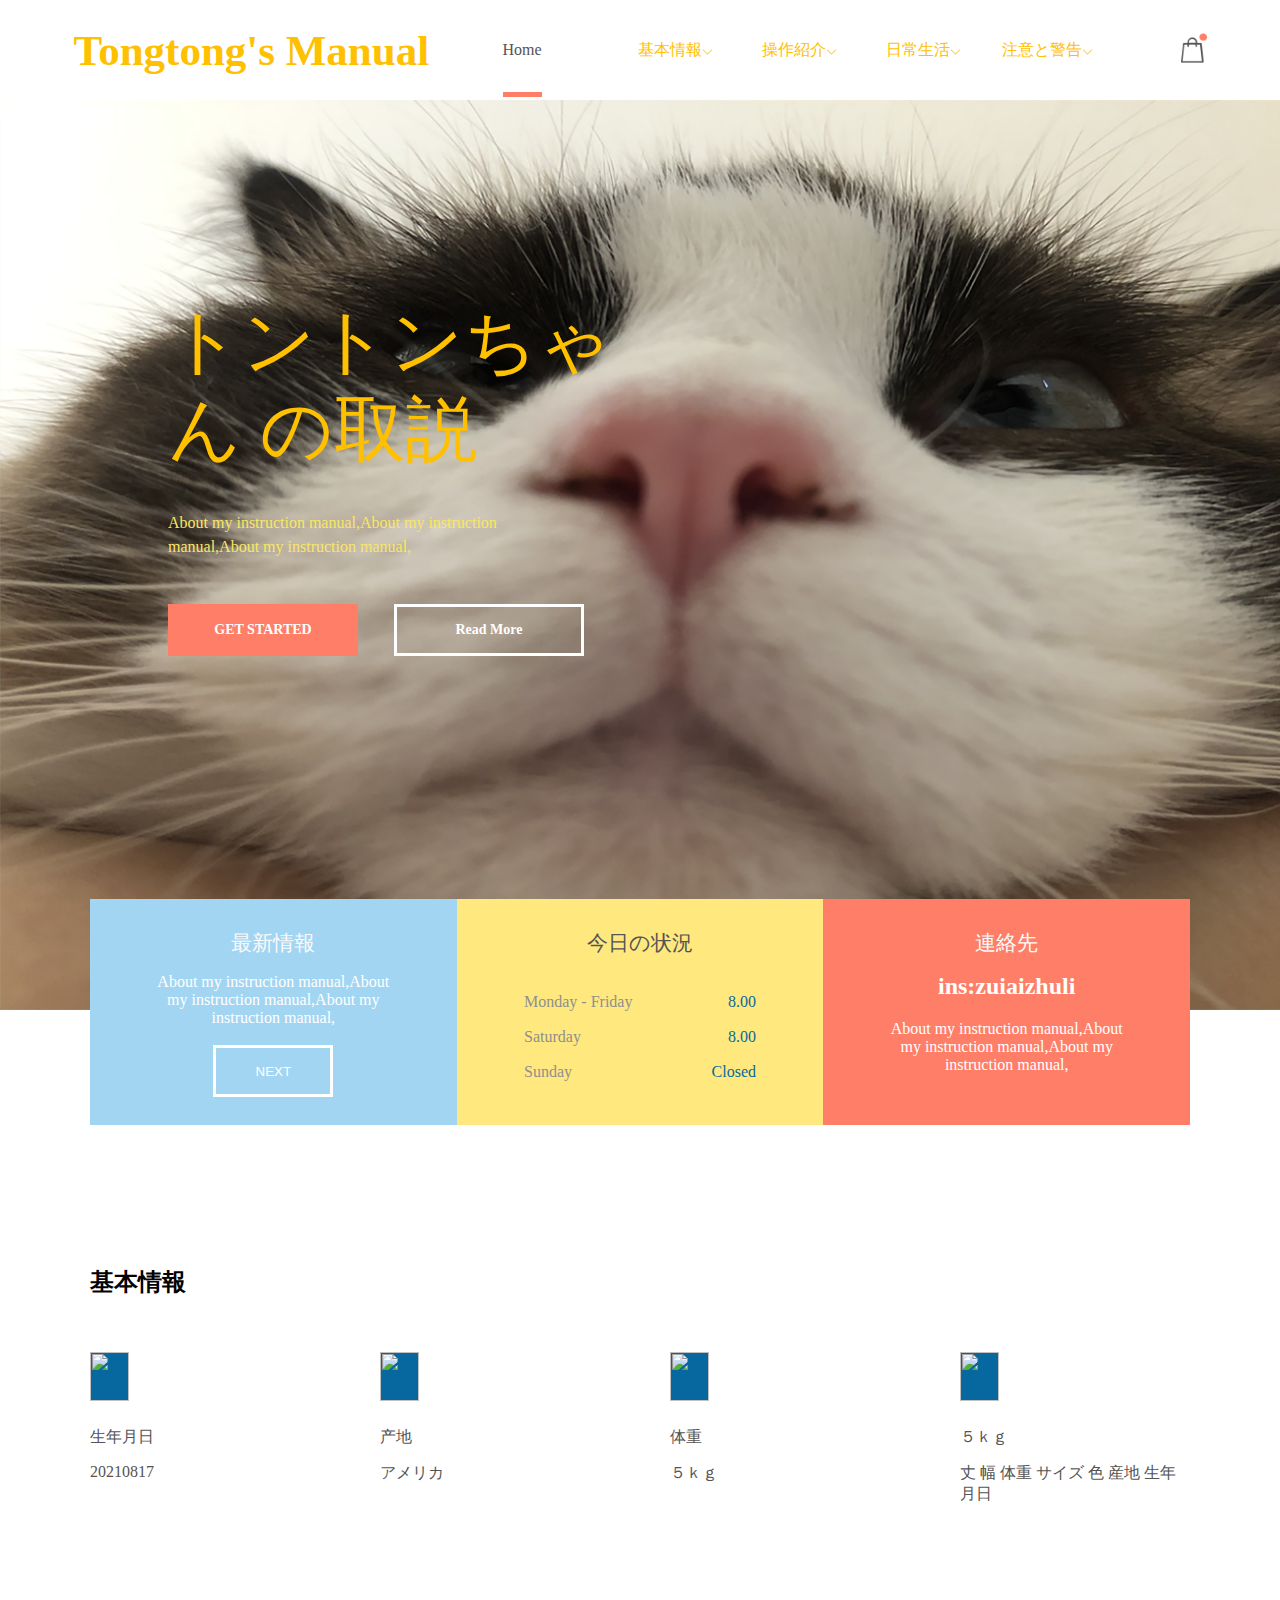
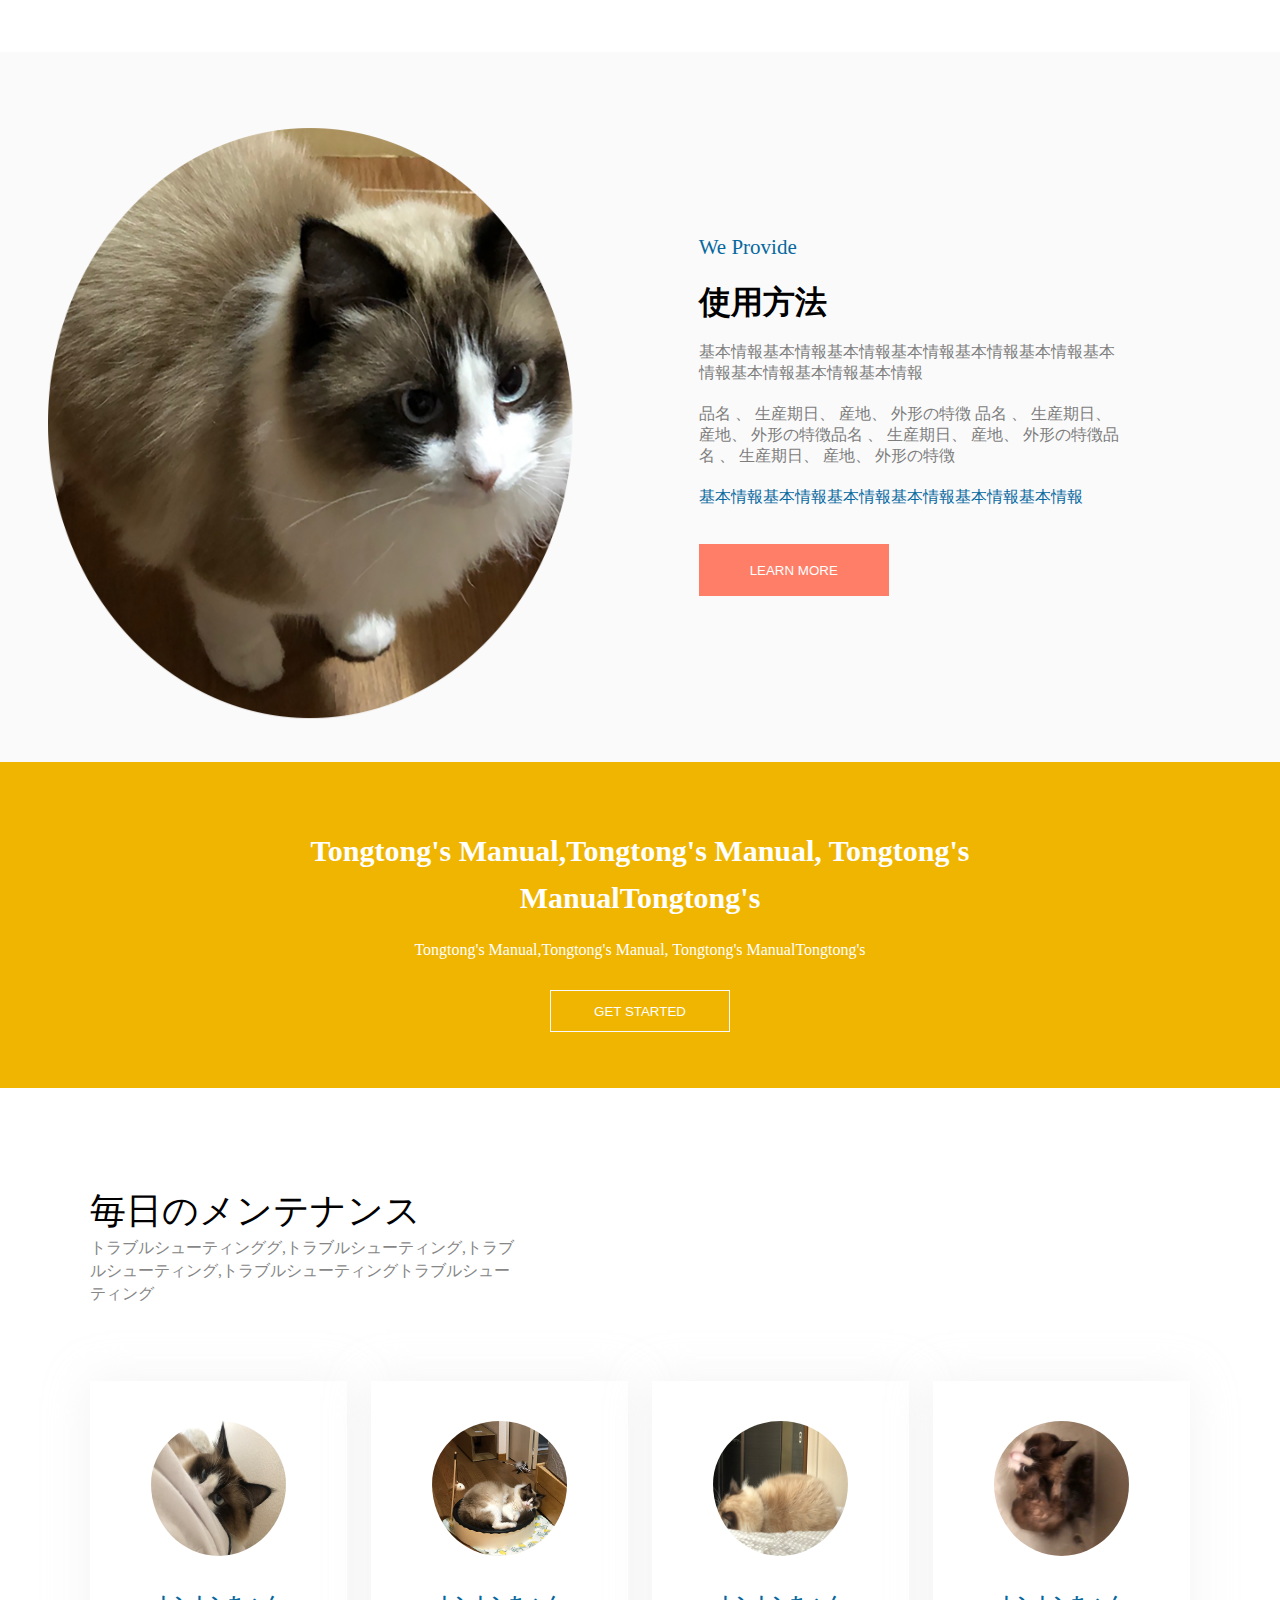
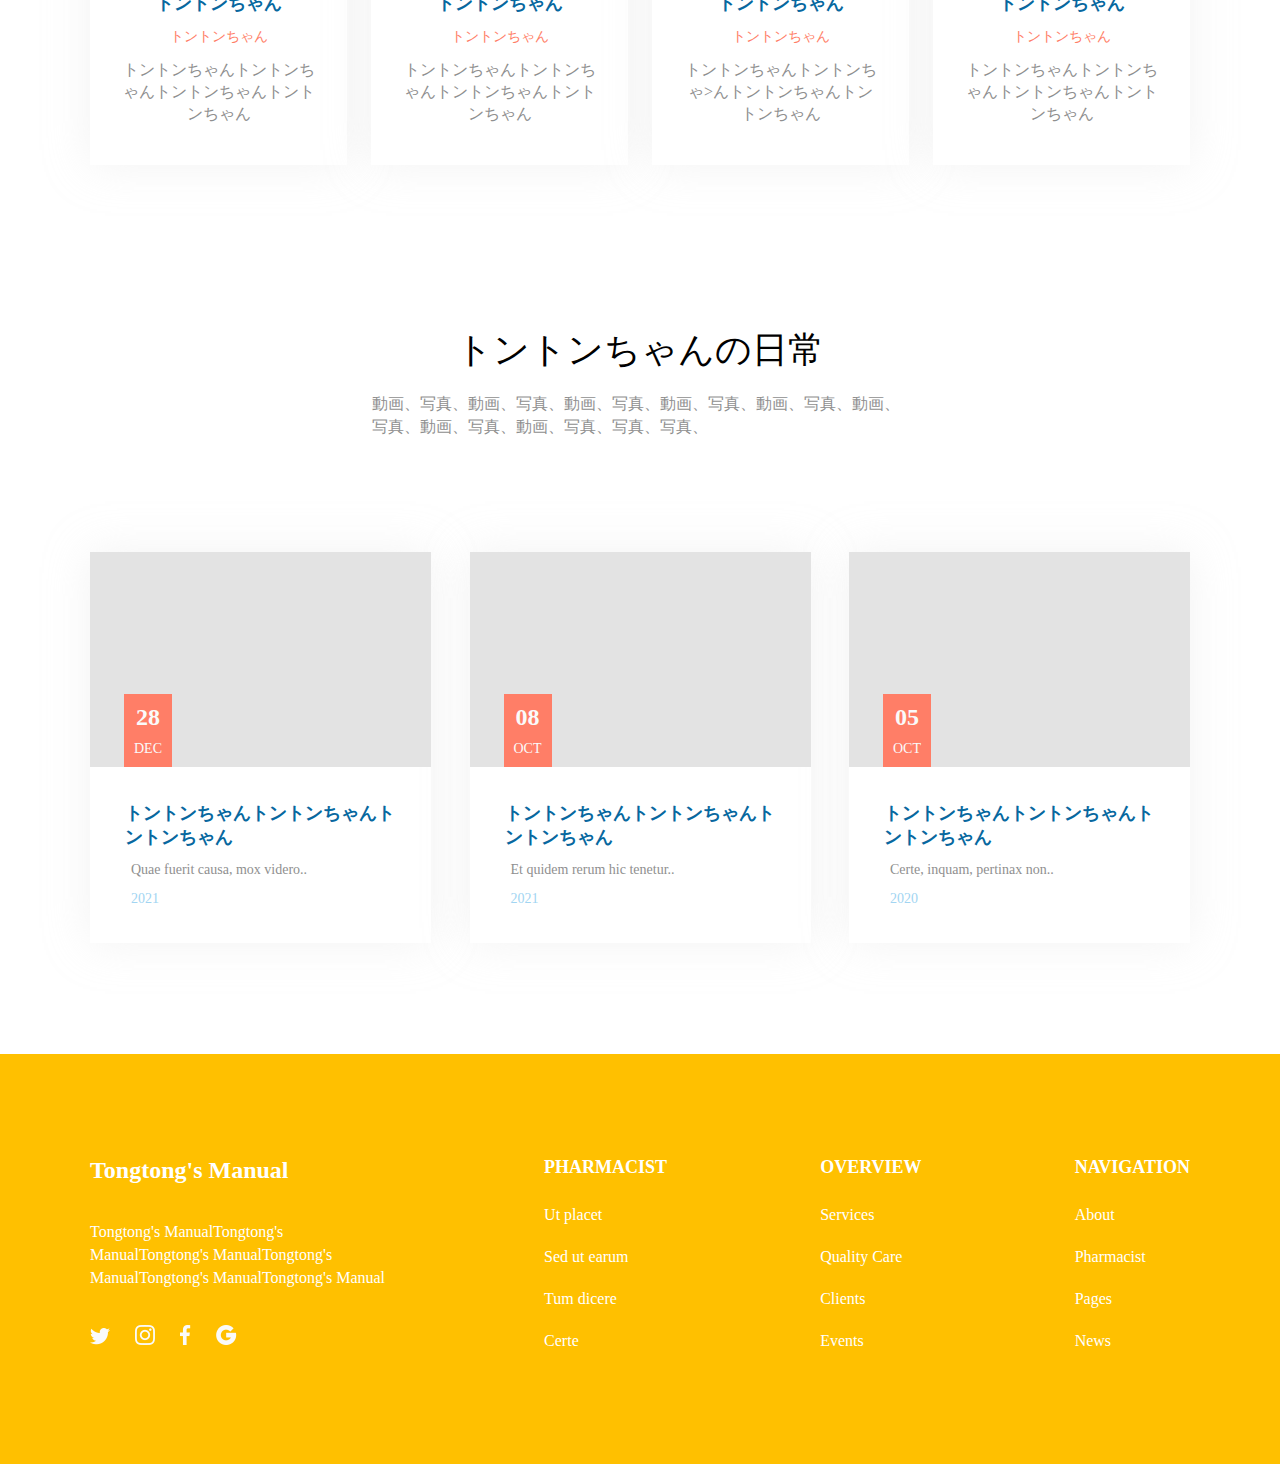
==== home.html @ 2a76f6b8 "Add files via upload" ====
<!DOCTYPE html>
<html lang="en">

<head>
    <meta charset="UTF-8">
    <meta name="referrer" content="no-referrer">
    <meta name="viewport" content="width=device-width, initial-scale=1.0">
    <meta http-equiv="X-UA-Compatible" content="ie=edge">
    <link rel="stylesheet" href="./css/default.css">
    <link rel="stylesheet" href="./css/header.css">
    <link rel="stylesheet" href="./css/home.css">
    <link rel="stylesheet" href="./css/footer.css">
    <title>Document</title>
</head>

<body>
    <header>
        <nav>
            <div class="logo">
                <a href="/">Tongtong's Manual</a>
            </div>
            <div class="catgory">
                <div class="home"><a href="">Home</a></div>
            </div>
            <div class="otherCatgory">
                <ul>
                    <li><a href="">基本情報<img src="./img/Icon.png" alt=""></a></li>
                    <li><a href="">操作紹介<img src="./img/Icon.png" alt=""></a></li>
                    <li><a href="">日常生活<img src="./img/Icon.png" alt=""></a></li>
                    <li><a href="">注意と警告<img src="./img/Icon.png" alt=""></a></li>
                </ul>
            </div>
            <div class="shop">
                <img src="./img/Shop.png" alt="">
            </div>
        </nav>
        <div class="centerBg">
            <div class="focusinfo">
                <h1>トントンちゃん の取説</h1>
                <p>About my instruction manual,About my instruction manual,About my instruction manual,</p>
                <div class="moreInfo">
                    <button class="get">GET STARTED</button>
                    <button class="read">Read More</button>
                </div>
            </div>
            <div class="sectionBox">
                <div class="box1">
                    <p class="title">最新情報</p>
                    <p class="content">About my instruction manual,About my instruction manual,About my instruction
                        manual,</p>
                    <button>NEXT</button>
                </div>
                <div class="box2">
                    <p class="title">今日の状況</p>
                    <div class="content">
                        <p><span>Monday - Friday</span><span>8.00</span></p>
                        <p><span>Saturday</span><span>8.00</span></p>
                        <p><span>Sunday</span><span>Closed</span></p>
                    </div>
                </div>
                <div class="box3">
                    <p class="title">連絡先</p>
                    <h2> ins:zuiaizhuli</h2>
                    <p class="content">About my instruction manual,About my instruction manual,About my instruction
                        manual,</p>
                </div>
            </div>
        </div>
    </header>
    <main>
        <section class="baseInfo">
            <h2>基本情報</h2>
            <ul class="info">
                <li>
                    <img src="" alt="">
                    <p>生年月日</p>
                    <p>20210817</p>
                </li>
                <li>
                    <img src="" alt="">
                    <p>产地</p>
                    <p>アメリカ</p>
                </li>
                <li>
                    <img src="" alt="">
                    <p>体重</p>
                    <p>５ｋｇ</p>
                </li>
                <li>
                    <img src="" alt="">
                    <p>５ｋｇ</p>
                    <p>丈 幅 体重 サイズ 色 産地 生年月日</p>
                </li>
            </ul>
        </section>
        <section class="useMethod">
            <div class="sectionBox">
                <p class="super">We Provide</p>
                <h2>使用方法</h2>
                <p class="useInfo">基本情報基本情報基本情報基本情報基本情報基本情報基本情報基本情報基本情報基本情報</p>
                <p class="shopInfo">
                    品名 、 生産期日、 産地、 外形の特徴 品名 、 生産期日、 産地、 外形の特徴品名 、 生産期日、 産地、 外形の特徴品名 、 生産期日、 産地、 外形の特徴
                </p>
                <p>基本情報基本情報基本情報基本情報基本情報基本情報</p>
                <div class="leartBtn">
                    <button>LEARN MORE</button>
                </div>
            </div>
        </section>
        <div class="insertContent">
            <h3>Tongtong's Manual,Tongtong's Manual,
                Tongtong's ManualTongtong's</h3>
            <p>Tongtong's Manual,Tongtong's Manual,
                Tongtong's ManualTongtong's</p>
            <div class="getBtn">
                <button>GET STARTED</button>
            </div>
        </div>
        <section class="petsSay">
            <div class="sectionBox">
                <div class="title">毎日のメンテナンス</div>
                <p>トラブルシューティンググ,トラブルシューティング,トラブルシューティング,トラブルシューティングトラブルシューティング</p>
                <ul>
                    <li>
                        <img src="./img/IMG_2336.png" alt="">
                        <h5>トントンちゃん</h5>
                        <p>トントンちゃん</p>
                        <p>トントンちゃんトントンちゃんトントンちゃんトントンちゃん</p>
                    </li>
                    <li>
                        <img src="./img/IMG_2915.png" alt="">
                        <h5>トントンちゃん</h5>
                        <p>トントンちゃん</p>
                        <p>トントンちゃんトントンちゃんトントンちゃんトントンちゃん</p>
                    </li>
                    <li>
                        <img src="./img/IMG_2467.png" alt="">
                        <h5>トントンちゃん</h5>
                        <p>トントンちゃん</p>
                        <p>トントンちゃんトントンちゃ>んトントンちゃんトントンちゃん</p>
                    </li>
                    <li>
                        <img src="./img/IMG_2132.png" alt="">
                        <h5>トントンちゃん</h5>
                        <p>トントンちゃん</p>
                        <p>トントンちゃんトントンちゃんトントンちゃんトントンちゃん
                        </p>
                    </li>
                </ul>
            </div>
        </section>
        <section class="daily">
            <div class="sectionBox">
                <div class="title">トントンちゃんの日常</div>
                <p>動画、写真、動画、写真、動画、写真、動画、写真、動画、写真、動画、写真、動画、写真、動画、写真、写真、写真、</p>
                <ul>
                    <li>
                        <div class="video">
                            <div class="label">
                                <p>28</p>
                                <p>DEC</p>
                            </div>
                        </div>
                        <h5>トントンちゃんトントンちゃんトントンちゃん</h5>
                        <p>Quae fuerit causa, mox videro..</p>
                        <time class="year">2021</time>
                    </li>
                    <li>
                        <div class="video">
                            <div class="label">
                                <p>08</p>
                                <p>OCT</p>
                            </div>
                        </div>
                        <h5>トントンちゃんトントンちゃんトントンちゃん</h5>
                        <p>Et quidem rerum hic tenetur..</p>
                        <time class="year">2021</time>
                    </li>
                    <li>
                        <div class="video">
                            <div class="label">
                                <p>05</p>
                                <p>OCT</p>
                            </div>
                        </div>
                        <h5>トントンちゃんトントンちゃんトントンちゃん</h5>
                        <p>Certe, inquam, pertinax non..</p>
                        <time class="year">2020</time>
                    </li>
                </ul>
            </div>
        </section>
    </main>
    <footer>
        <ul class="footerInfo">
            <li>
                <p class="liTitle">Tongtong's Manual</p>
                <div class="endIns">
                    Tongtong's ManualTongtong's ManualTongtong's ManualTongtong's ManualTongtong's ManualTongtong's
                    Manual
                </div>
                <div class="lxMe">
                    <div class="twitter">
                        <img src="./img/twitter.png" alt="">
                    </div>
                    <div class="instagram">
                        <img src="./img/instagram.png" alt="">
                    </div>
                    <div class="fackbook">
                        <img src="./img/facebook.png" alt="">
                    </div>
                    <div class="google">
                        <img src="./img/Google.png" alt="">
                    </div>
                </div>
            </li>
            <li>
                <p class="liTitle">PHARMACIST</p>
                <ul class="minInfo">
                    <li>Ut placet</li>
                    <li>Sed ut earum</li>
                    <li>Tum dicere</li>
                    <li>Certe</li>
                </ul>
            </li>
            <li>
                <p class="liTitle">OVERVIEW</p>
                <ul class="minInfo">
                    <li>Services</li>
                    <li>Quality Care</li>
                    <li>Clients</li>
                    <li>Events</li>
                </ul>
            </li>
            <li>
                <p class="liTitle">NAVIGATION</p>
                <ul class="minInfo">
                    <li>About</li>
                    <li>Pharmacist</li>
                    <li>Pages</li>
                    <li>News</li>
                </ul>
            </li>
        </ul>
    </footer>
</body>

</html>
---- css/default.css ----
* {
    margin: 0;
    padding: 0;
    box-sizing: border-box;
}
a {
    text-decoration: none;
    color: #000;
}
li {
    list-style: none;
}
button ,
input[type="submit"],
input[type="button"]{
    border: none;
    outline: none;
    cursor: pointer;
}
html ,
body{
    min-width: 1200px;
}
---- css/header.css ----
nav {
    display: flex;
    justify-content: space-evenly;
    align-items: center;
    height: 100px;
}
.logo a {
    width: 408px;
    height: 42px;
    font-size: 43px;
    font-weight: bold;
    color: #FFC000;
}
.otherCatgory ul li {
    text-align: center;
    display: inline-block;
    width: 120px;
}
.otherCatgory ul li a {
    color: #FFC000; 
    
}
.catgory .home a {
    position: relative;
    color: #545454;
    padding: 39px 0;
}
.catgory .home a::after {
    content: "";
    position: absolute;
    bottom: 0;
    left: 0;
    width: 100%;
    height: 5px;
    background-color: #FF7E67;
}

.shop img {
    width: 26px;
    height: 30px;
}
.centerBg {
    width: 100%;
    height: 910px;
    background: url(../img/大图.png) no-repeat;
    background-size: cover;
}
.focusinfo h1 {
    width: 506px;
    margin-bottom: 37px;
    font-size: 72px;
    font-family: HiraKakuStd;
    font-weight: normal;
    color: #FFC000;
    line-height: 88px;  
}
.focusinfo {
    margin: 198px 168px;
    display: inline-block;
}
.focusinfo p {
    width: 410px;
    font-family: Myriad Pro;
    font-weight: 400;
    color: #F9E665;
    line-height: 24px;  
}
.focusinfo button {
    width: 190px;
    height: 52px;
    margin: 45px 0;
    background: #FF7E67;
    font-size: 14px;
    font-family: Nunito;
    font-weight: 600;
    color: #FFFFFF;
}
.focusinfo button:nth-child(2) {
    background: none;
    border: 3px solid #fff;
    margin-left: 32px;
}
.sectionBox {
    margin: 0 auto;
    width: 1100px;
    display: flex;
    justify-content: center;
}
.sectionBox>div {
    width: 370px;
    color: #fff;
}
.sectionBox>div .title {
    text-align: center;
    font-size: 21px;
    margin-top: 30px;
    margin-bottom: 16px;
    font-family: HiraKakuStd;
    font-weight: normal;
    color: #FAFAFA;
}
.sectionBox>div .content {
    margin: 0 auto;
    text-align: center;
    width: 232px;
    margin-bottom: 18px;
}
.sectionBox>div:nth-child(2) .title {
    color: #545454;
}
.sectionBox>div:nth-child(1) button {
    display: block;
    margin: 0 auto;
    width: 120px;
    height: 52px;
    border: 3px solid #FFFFFF;
    background: none;
    margin-bottom: 28px;
    color: #fff;
}
.sectionBox .box1 {
    background-color: #A2D5F2;
}
.sectionBox .box2 {
    background-color: #FFE87E;
}
.sectionBox .box3 {
    background-color: #FF7E67;
}
.sectionBox .box3 h2 {
    text-align: center;
    margin-bottom: 20px;
}
.sectionBox .box2 .title {
    margin-bottom: 36px;
}
.sectionBox .box2 .content p {
    display: flex;
    justify-content: space-between;
    margin-bottom: 17px;
}
.sectionBox .box2 .content p span:nth-child(1) {
    color: #8F8F8F;
}
.sectionBox .box2 .content p span:nth-child(2) {
    color: #07689F;
}
---- css/home.css ----
.baseInfo {
    width: 1100px;
    margin: 0 auto;
    height: 642px;
    padding-top: 256px;
}
.baseInfo h2 {
    margin-bottom: 54px;
}
.info {
    display: flex;
    justify-content: space-between;
}
.info li img {
    display: block;
    width: 39px;
    height: 49px;
    text-align: center;
    margin-bottom: 26px;
    background: #07689F;    
}
.info li {
    width: 230px;
}
.info li p {
    margin-bottom: 15px;
    color: #545454;
}
.useMethod {
    height: 710px;
    background: url(../img/圆形.png) no-repeat;
    background-size: 100% 111%;
}
.useMethod .sectionBox {
    float: right;
    display: flex;
    flex-direction: column;
    width: 431px;
    margin-top: 183px;
    margin-right: 11.74%;
}
.useMethod .sectionBox h2 {
    margin-top: 21px;
    margin-bottom: 17px;
    font-size: 32px;
}
.super {
    color: #A2D5F2;
    font-size: 21px;
}
.shopInfo {
    margin: 20px 0;
}
.useMethod .sectionBox .useInfo ,
.useMethod .sectionBox .shopInfo {
    color: #7D7D7D;
}
.useMethod .sectionBox>p {
    color: #07689F;
}
.leartBtn {
    margin-top: 36px;
}
.leartBtn button {
    width: 190px;
    height: 52px;
    background: #FF7E67;
    border-radius: 0px;
    color: #fff;
}
.insertContent {
    padding-top: 65px;
    padding-bottom: 56px;
    background-color: #F0B500;
}
.insertContent h3 {
    margin: 0 auto;
    width: 677px;
    text-align: center;
    font-size: 30px;
    font-family: Roboto;
    font-weight: bold;
    color: #FFFFFF;;
    line-height: 47px;
}
.insertContent > p {
    text-align: center;
    margin-top: 20px;
    margin-bottom: 31px;
    color: #fff;
}
.getBtn {
    text-align: center;
}
.getBtn button {
    width: 180px;
    height: 42px;
    border: 1px solid #FAFAFA;
    color: #fff;
    background: none;
}
.petsSay .sectionBox {
    flex-direction: column;
    margin: 0 auto;
    padding: 99px 0 105px;
}
.petsSay .sectionBox .title {
    display: inline-block;
    font-size: 36px;
    font-family: HiraKakuStd;
    color: #000;
}
.petsSay .sectionBox>p {
    width: 432px;
    font-size: 16px;
    font-family: Kozuka Gothic Pr6N;
    color: #868686;
    line-height: 23px;
}
.petsSay .sectionBox ul {
    display: flex;
    flex-wrap: wrap;
    justify-content: space-between;
    text-align: center;
    margin-top: 76px;
}
.petsSay .sectionBox ul li p:nth-last-child(1) {
    margin: 0 auto;
    width: 201px;
    font-size: 16px;
    font-family: Kozuka Gothic Pr6N;
    color: #8F8F8F;
    line-height: 22px;
    margin-bottom: 40px;
}
.petsSay .sectionBox ul li p:nth-last-child(2) {
    font-size: 14px;
    font-family: Kozuka Gothic Pr6N;
    color: #FF7E67;
    margin: 13px 0;
}
.petsSay .sectionBox ul li img {
    width: 135px;
    height: 135px;
    border-radius: 50%;
    padding-top: 40px;
    padding-bottom: 31px;
    box-sizing: content-box;
}
.petsSay .sectionBox ul li {
    width: 257px;
    background: #FFFFFF;
    box-shadow: 0px 0px 42px 0px rgba(238, 238, 238, 0.7);
}
.petsSay .sectionBox ul li h5 {
    font-size: 18px;
    font-family: HiraKakuStd;
    color: #07689F;
}
.daily .sectionBox {
    margin: 0 auto;
    padding-top: 56px;
    padding-bottom: 111px;
    flex-direction: column;
    box-sizing: content-box;
}
.daily .sectionBox .title {
    width: 100%;
    text-align: center;
    font-size: 36px;
    font-family: HiraKakuStd;
    font-weight: normal;
    color: #000000;
}
.daily .sectionBox > p {
    width: 536px;
    font-size: 16px;
    margin-top: 17px;
    margin-bottom: 57px;
    margin: 17px auto 57px;
    font-family: Adobe Heiti Std;
    font-weight: normal;
    color: #8F8F8F;
    line-height: 23px;
}
.daily .sectionBox ul {
    display: flex;
    justify-content: space-between;
    flex-wrap: wrap;
    margin-top: 57px;
}
.daily .sectionBox ul li {
    background-color: #fff;
    box-shadow: 0px 0px 42px 0px rgba(238, 238, 238, 0.7);
}
.daily .sectionBox .video {
    position: relative;
    width: 341px;
    height: 215px;
    background-color: #E3E3E3;
}
.daily .sectionBox .video .label {
    position:absolute;
    bottom: 0;
    left: 34px;
    background-color: #FF7E67;
    color: #fff;
}
.daily .sectionBox .video .label p {
    text-align: center;
}
.daily .sectionBox .video .label p:nth-child(1) {
    margin: 10px 11px 0 11px;
    font-size: 24px;
    font-family: Montserrat;
    font-weight: 600;
    color: #FAFAFA;
}.daily .sectionBox .video .label p:nth-child(2) {
    font-size: 14px;
    font-family: Montserrat;
    font-weight: 400;
    color: #FAFAFA;
    margin-top: 8px;
    margin: 10px;
}
.daily .sectionBox ul li h5 {
    width: 271px;
    margin: 34px auto 0;
    font-size: 18px;
    font-family: Kozuka Gothic Pr6N;
    color: #07689F;
}
.daily .sectionBox ul li > p {
    width: 259px;

font-size: 14px;
font-family: Montserrat;
font-weight: 400;
color: #8F8F8F;
margin: 13px auto;
}
.daily .sectionBox ul li .year {
    display: block;
    width: 259px;
    margin: 0 auto;
    font-size: 14px;
    font-family: Montserrat;
    font-weight: 400;
    color: #A2D5F2;
    margin-bottom: 36px;
}
---- css/footer.css ----
footer {
    width: 100%;
    background-color: #FFC000;
}
footer .footerInfo {
    padding-top: 103px;
    padding-bottom: 90px;
    width: 1100px;
    margin: 0 auto;
    display: flex;
    justify-content: space-between;
}
footer .footerInfo li:nth-child(1) .liTitle{
    font-size: 24px;
    font-family: Roboto;
    font-weight: bold;
    color: #FFFFFF;
}
footer .footerInfo li:nth-child(n+2) .liTitle {
    font-size: 18px;
    font-family: Montserrat;
    font-weight: bold;
    color: #FFFFFF;
}
footer .footerInfo li:nth-child(1) .endIns {
    width: 301px;
    font-size: 16px;
    font-family: Myriad Pro;
    font-weight: 400;
    color: #FFFFFF;
    line-height: 23px;
    margin: 36px 0;
}
footer .footerInfo li:nth-child(1) .lxMe div {
    display: inline-block;
}
footer .footerInfo li:nth-child(1) .lxMe div:nth-child(n+2) {
    margin-left: 21px;
}
footer .footerInfo li:nth-child(n+2) .minInfo {
    margin-top: 28px;
}
footer .footerInfo li:nth-child(n+2) .minInfo li {
    font-size: 16px;
    font-family: Montserrat;
    font-weight: 400;
    color: #FFFFFF;
    margin-bottom: 24px;
}
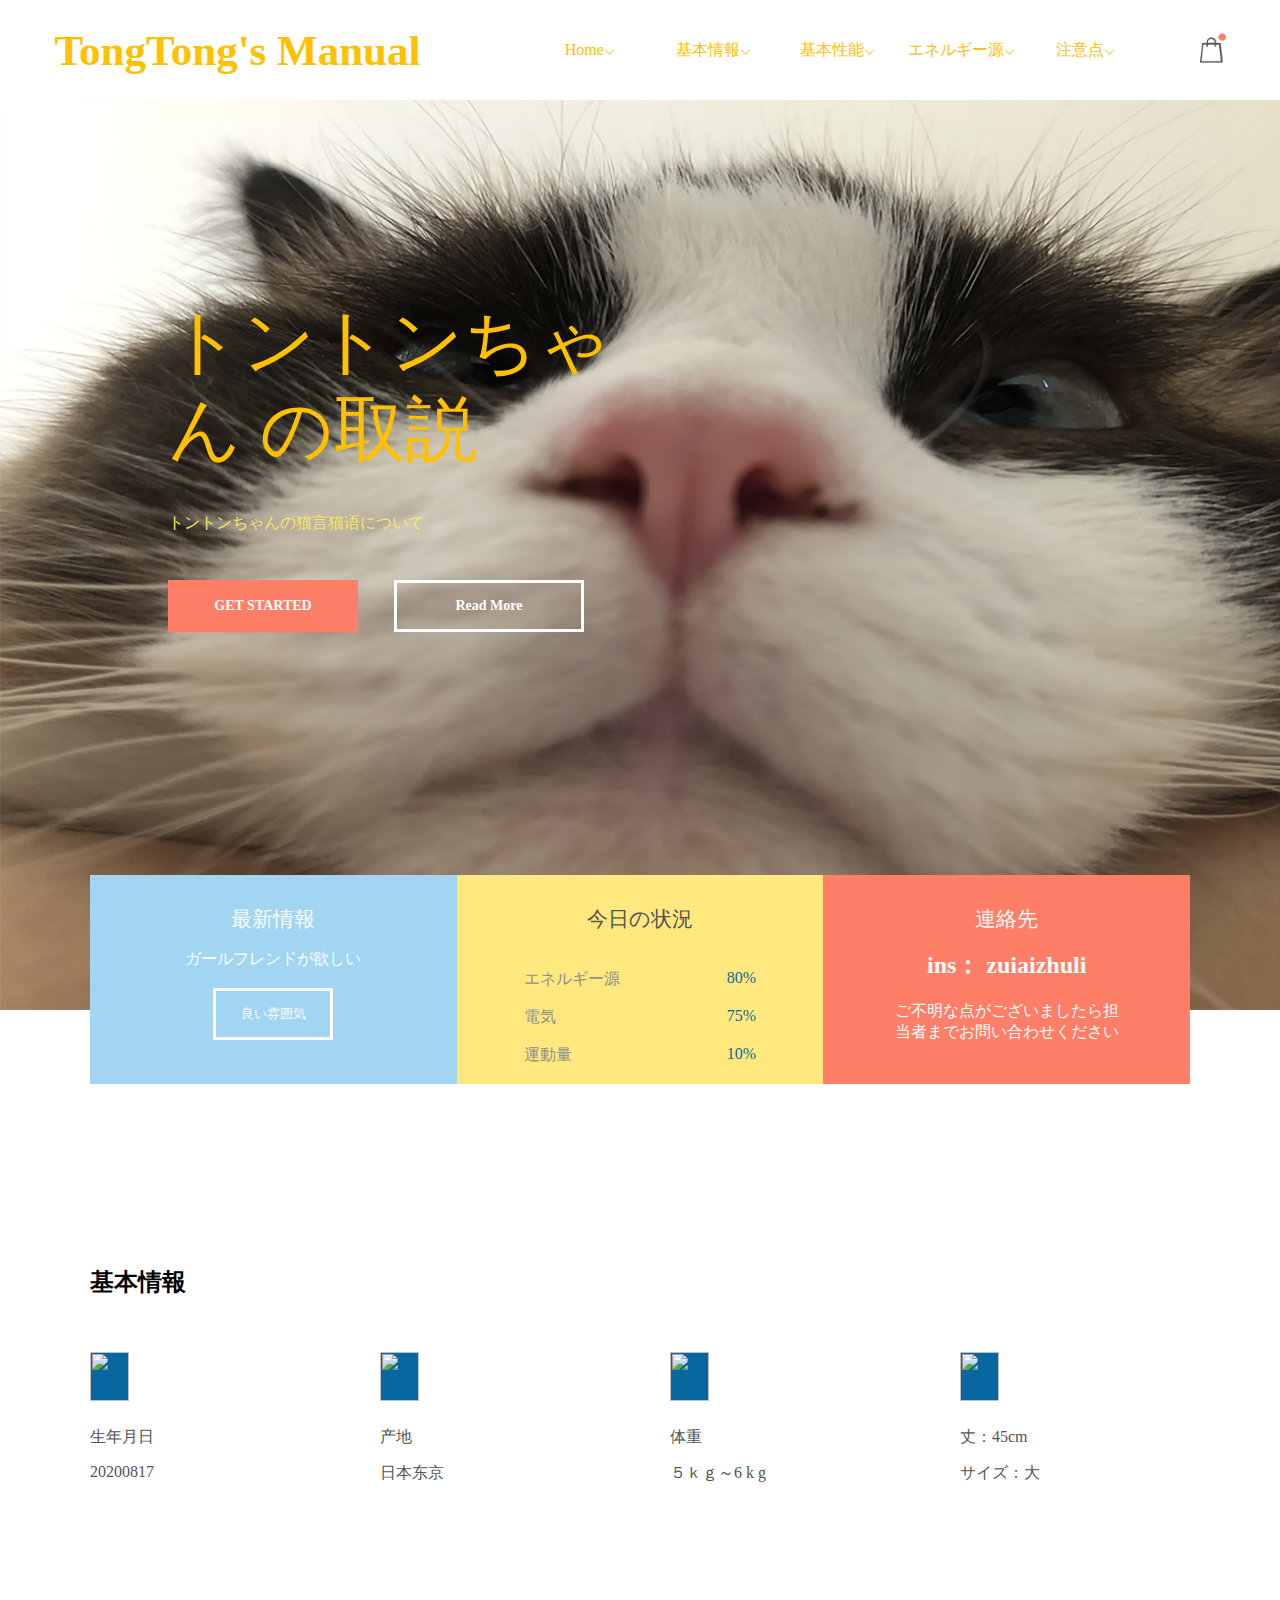
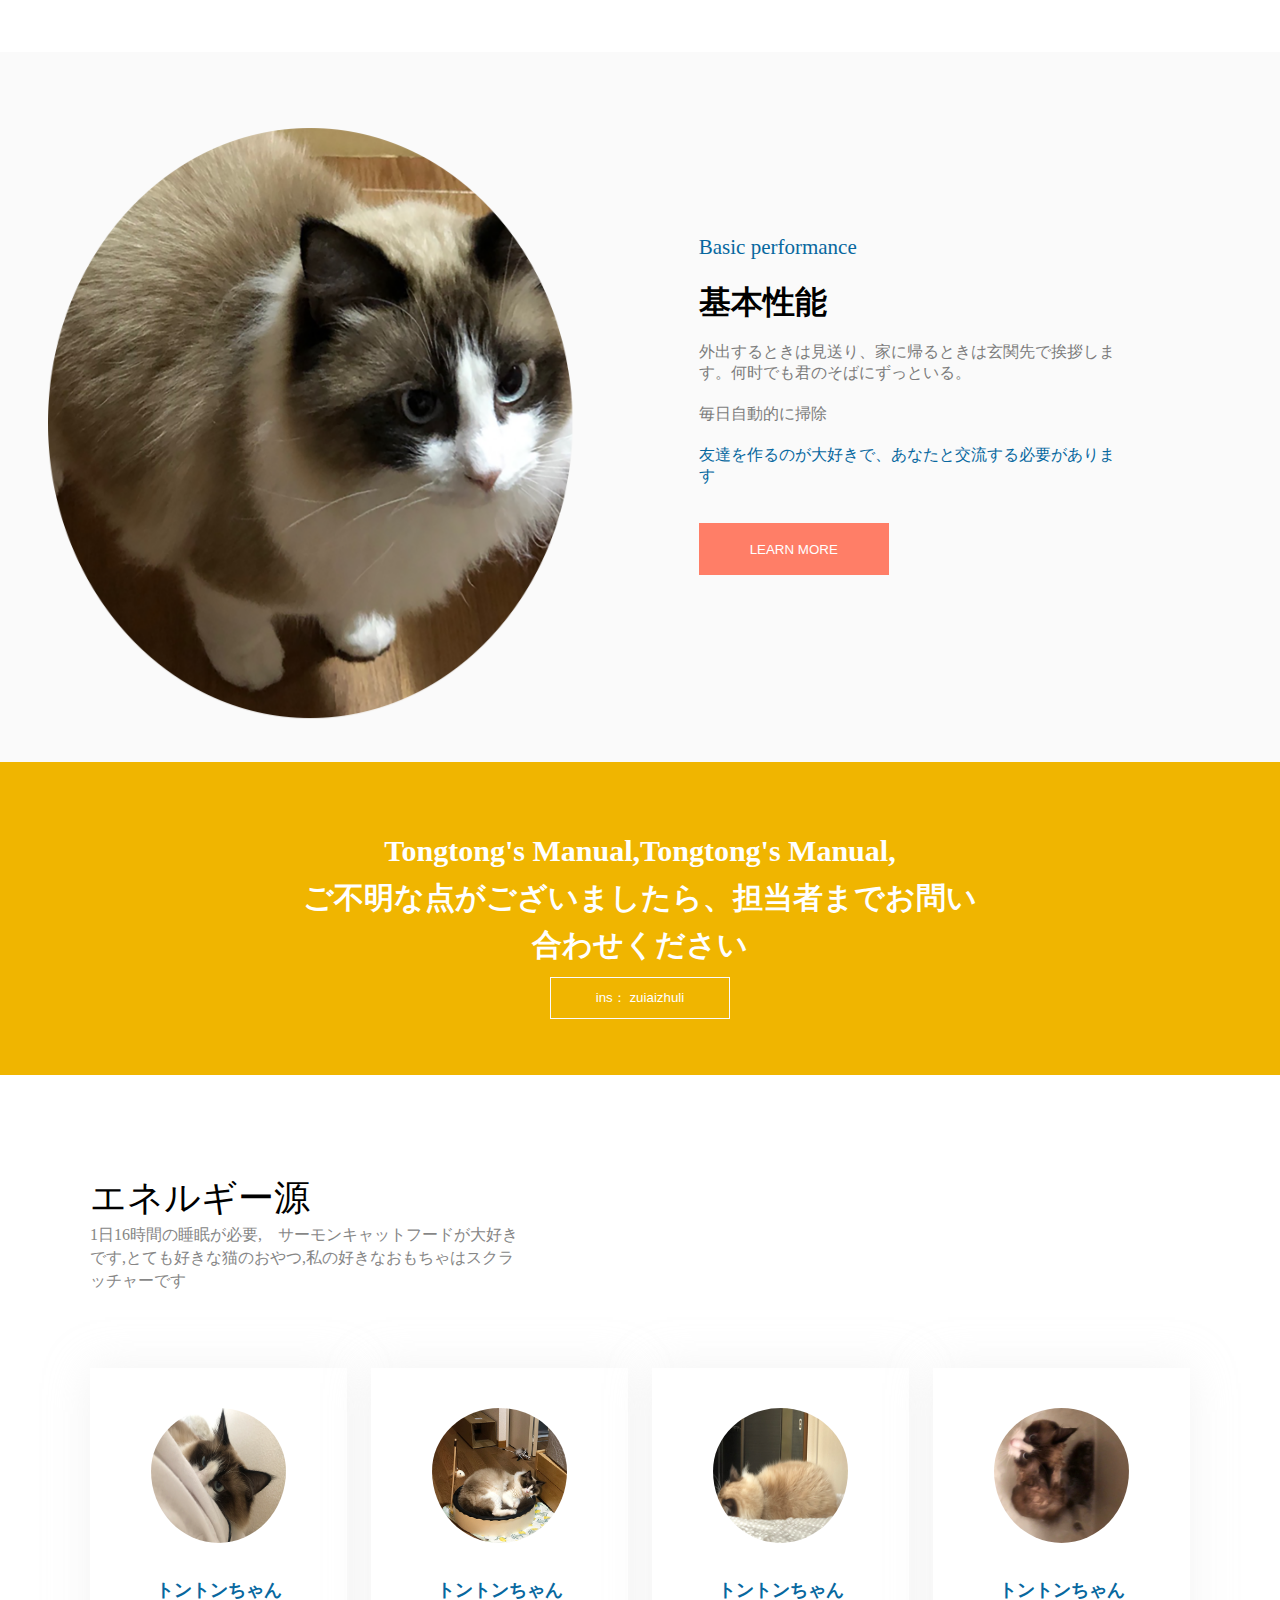
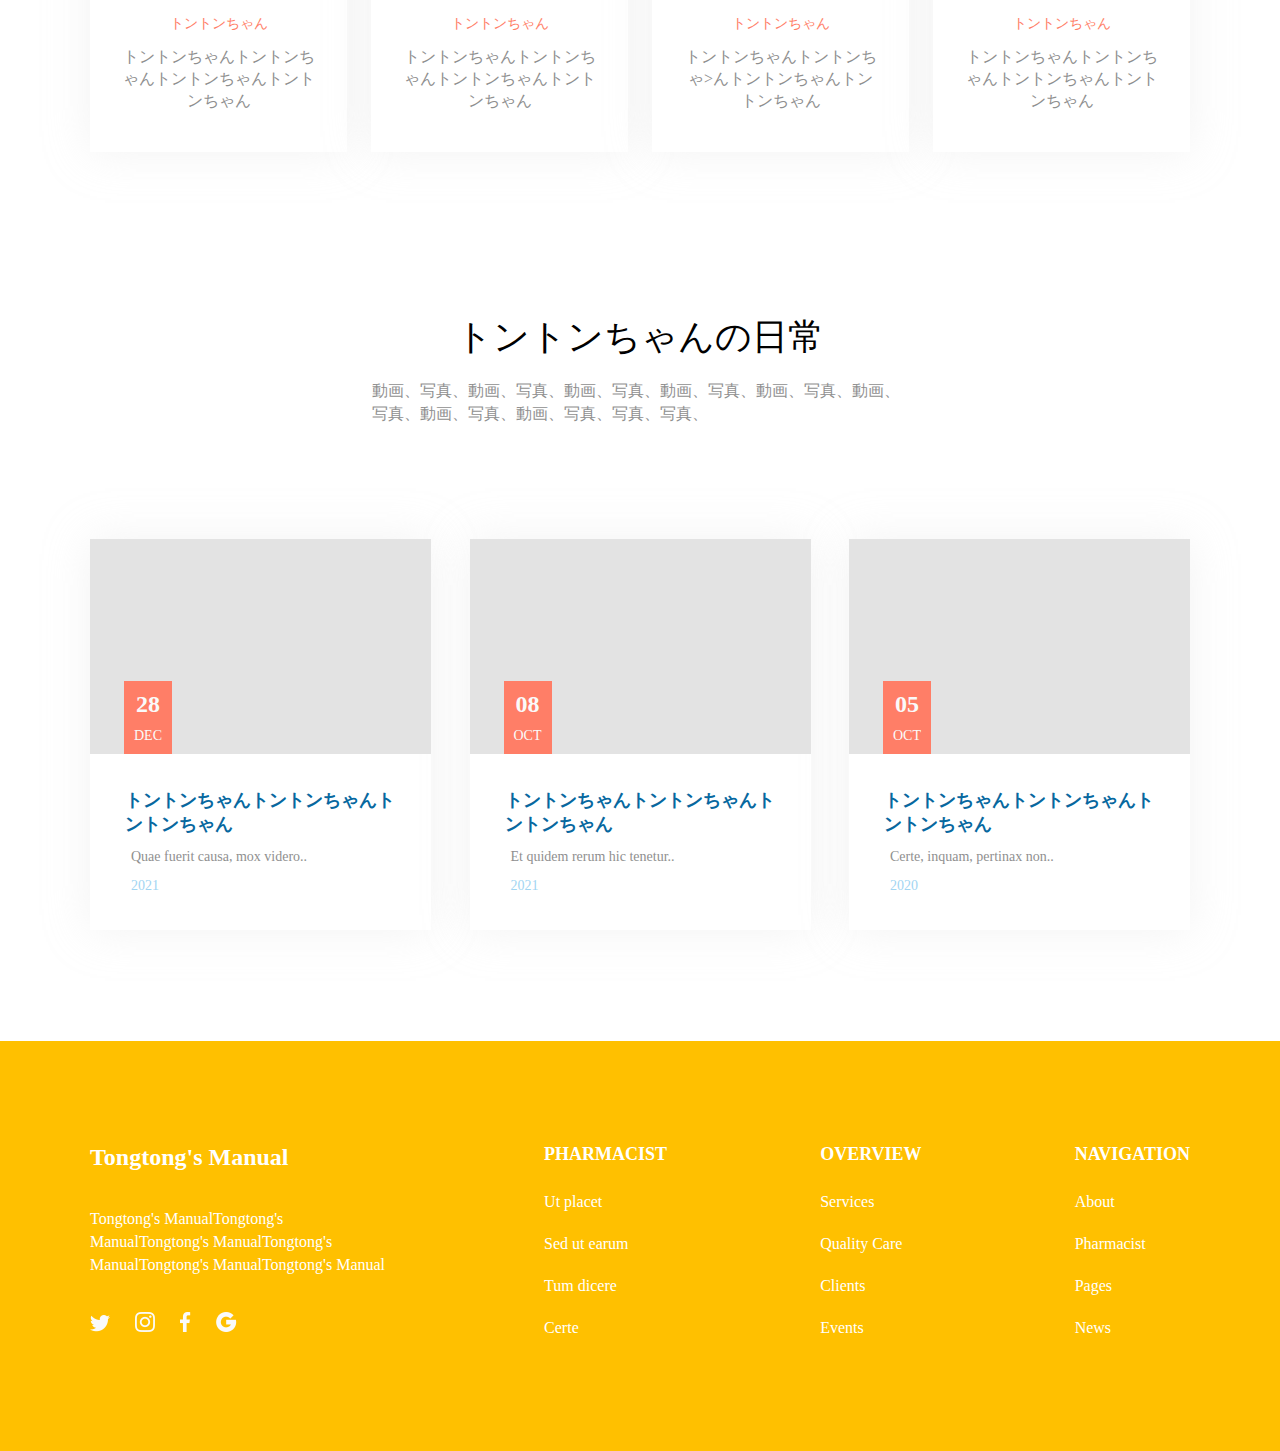
==== commit b2f5392f: "Add files via upload" ====
--- a/home.html
+++ b/home.html
@@ -17,17 +17,17 @@
     <header>
         <nav>
             <div class="logo">
-                <a href="/">Tongtong's Manual</a>
+                <a href="/">TongTong's Manual</a>
             </div>
             <div class="catgory">
-                <div class="home"><a href="">Home</a></div>
             </div>
             <div class="otherCatgory">
                 <ul>
+                    <li><a href="">Home<img src="./img/Icon.png" alt=""></a></li>
                     <li><a href="">基本情報<img src="./img/Icon.png" alt=""></a></li>
-                    <li><a href="">操作紹介<img src="./img/Icon.png" alt=""></a></li>
-                    <li><a href="">日常生活<img src="./img/Icon.png" alt=""></a></li>
-                    <li><a href="">注意と警告<img src="./img/Icon.png" alt=""></a></li>
+                    <li><a href="">基本性能<img src="./img/Icon.png" alt=""></a></li>
+                    <li><a href="">エネルギー源<img src="./img/Icon.png" alt=""></a></li>
+                    <li><a href="">注意点<img src="./img/Icon.png" alt=""></a></li>
                 </ul>
             </div>
             <div class="shop">
@@ -37,7 +37,7 @@
         <div class="centerBg">
             <div class="focusinfo">
                 <h1>トントンちゃん の取説</h1>
-                <p>About my instruction manual,About my instruction manual,About my instruction manual,</p>
+                <p>トントンちゃんの猫言猫语について</p>
                 <div class="moreInfo">
                     <button class="get">GET STARTED</button>
                     <button class="read">Read More</button>
@@ -46,23 +46,21 @@
             <div class="sectionBox">
                 <div class="box1">
                     <p class="title">最新情報</p>
-                    <p class="content">About my instruction manual,About my instruction manual,About my instruction
-                        manual,</p>
-                    <button>NEXT</button>
+                    <p class="content">ガールフレンドが欲しい</p>
+                    <button>良い雰囲気</button>
                 </div>
                 <div class="box2">
                     <p class="title">今日の状況</p>
                     <div class="content">
-                        <p><span>Monday - Friday</span><span>8.00</span></p>
-                        <p><span>Saturday</span><span>8.00</span></p>
-                        <p><span>Sunday</span><span>Closed</span></p>
+                        <p><span>エネルギー源</span><span>80%</span></p>
+                        <p><span>電気</span><span>75%</span></p>
+                        <p><span>運動量</span><span>10%</span></p>
                     </div>
                 </div>
                 <div class="box3">
                     <p class="title">連絡先</p>
-                    <h2> ins:zuiaizhuli</h2>
-                    <p class="content">About my instruction manual,About my instruction manual,About my instruction
-                        manual,</p>
+                    <h2> ins： zuiaizhuli</h2>
+                    <p class="content">ご不明な点がございましたら担当者までお問い合わせください</p>
                 </div>
             </div>
         </div>
@@ -74,34 +72,34 @@
                 <li>
                     <img src="" alt="">
                     <p>生年月日</p>
-                    <p>20210817</p>
+                    <p>20200817</p>
                 </li>
                 <li>
                     <img src="" alt="">
                     <p>产地</p>
-                    <p>アメリカ</p>
+                    <p>日本东京</p>
                 </li>
                 <li>
                     <img src="" alt="">
                     <p>体重</p>
-                    <p>５ｋｇ</p>
-                </li>
-                <li>
-                    <img src="" alt="">
-                    <p>５ｋｇ</p>
-                    <p>丈 幅 体重 サイズ 色 産地 生年月日</p>
+                    <p>５ｋｇ～6 k g</p>
+                </li>
+                <li>
+                    <img src="" alt="">
+                    <p>丈：45cm</p>
+                    <p>サイズ：大</p>
                 </li>
             </ul>
         </section>
         <section class="useMethod">
             <div class="sectionBox">
-                <p class="super">We Provide</p>
-                <h2>使用方法</h2>
-                <p class="useInfo">基本情報基本情報基本情報基本情報基本情報基本情報基本情報基本情報基本情報基本情報</p>
+                <p class="super">Basic performance</p>
+                <h2>基本性能</h2>
+                <p class="useInfo">外出するときは見送り、家に帰るときは玄関先で挨拶します。何时でも君のそばにずっといる。</p>
                 <p class="shopInfo">
-                    品名 、 生産期日、 産地、 外形の特徴 品名 、 生産期日、 産地、 外形の特徴品名 、 生産期日、 産地、 外形の特徴品名 、 生産期日、 産地、 外形の特徴
+                    毎日自動的に掃除
                 </p>
-                <p>基本情報基本情報基本情報基本情報基本情報基本情報</p>
+                <p>友達を作るのが大好きで、あなたと交流する必要があります</p>
                 <div class="leartBtn">
                     <button>LEARN MORE</button>
                 </div>
@@ -109,17 +107,15 @@
         </section>
         <div class="insertContent">
             <h3>Tongtong's Manual,Tongtong's Manual,
-                Tongtong's ManualTongtong's</h3>
-            <p>Tongtong's Manual,Tongtong's Manual,
-                Tongtong's ManualTongtong's</p>
+            <p> ご不明な点がございましたら、担当者までお問い合わせください</p>
             <div class="getBtn">
-                <button>GET STARTED</button>
+                <button>ins： zuiaizhuli</button>
             </div>
         </div>
         <section class="petsSay">
             <div class="sectionBox">
-                <div class="title">毎日のメンテナンス</div>
-                <p>トラブルシューティンググ,トラブルシューティング,トラブルシューティング,トラブルシューティングトラブルシューティング</p>
+                <div class="title">エネルギー源</div>
+                <p>1日16時間の睡眠が必要,　サーモンキャットフードが大好きです,とても好きな猫のおやつ,私の好きなおもちゃはスクラッチャーです</p>
                 <ul>
                     <li>
                         <img src="./img/IMG_2336.png" alt="">
@@ -245,4 +241,4 @@
     </footer>
 </body>
 
-</html>+</html>
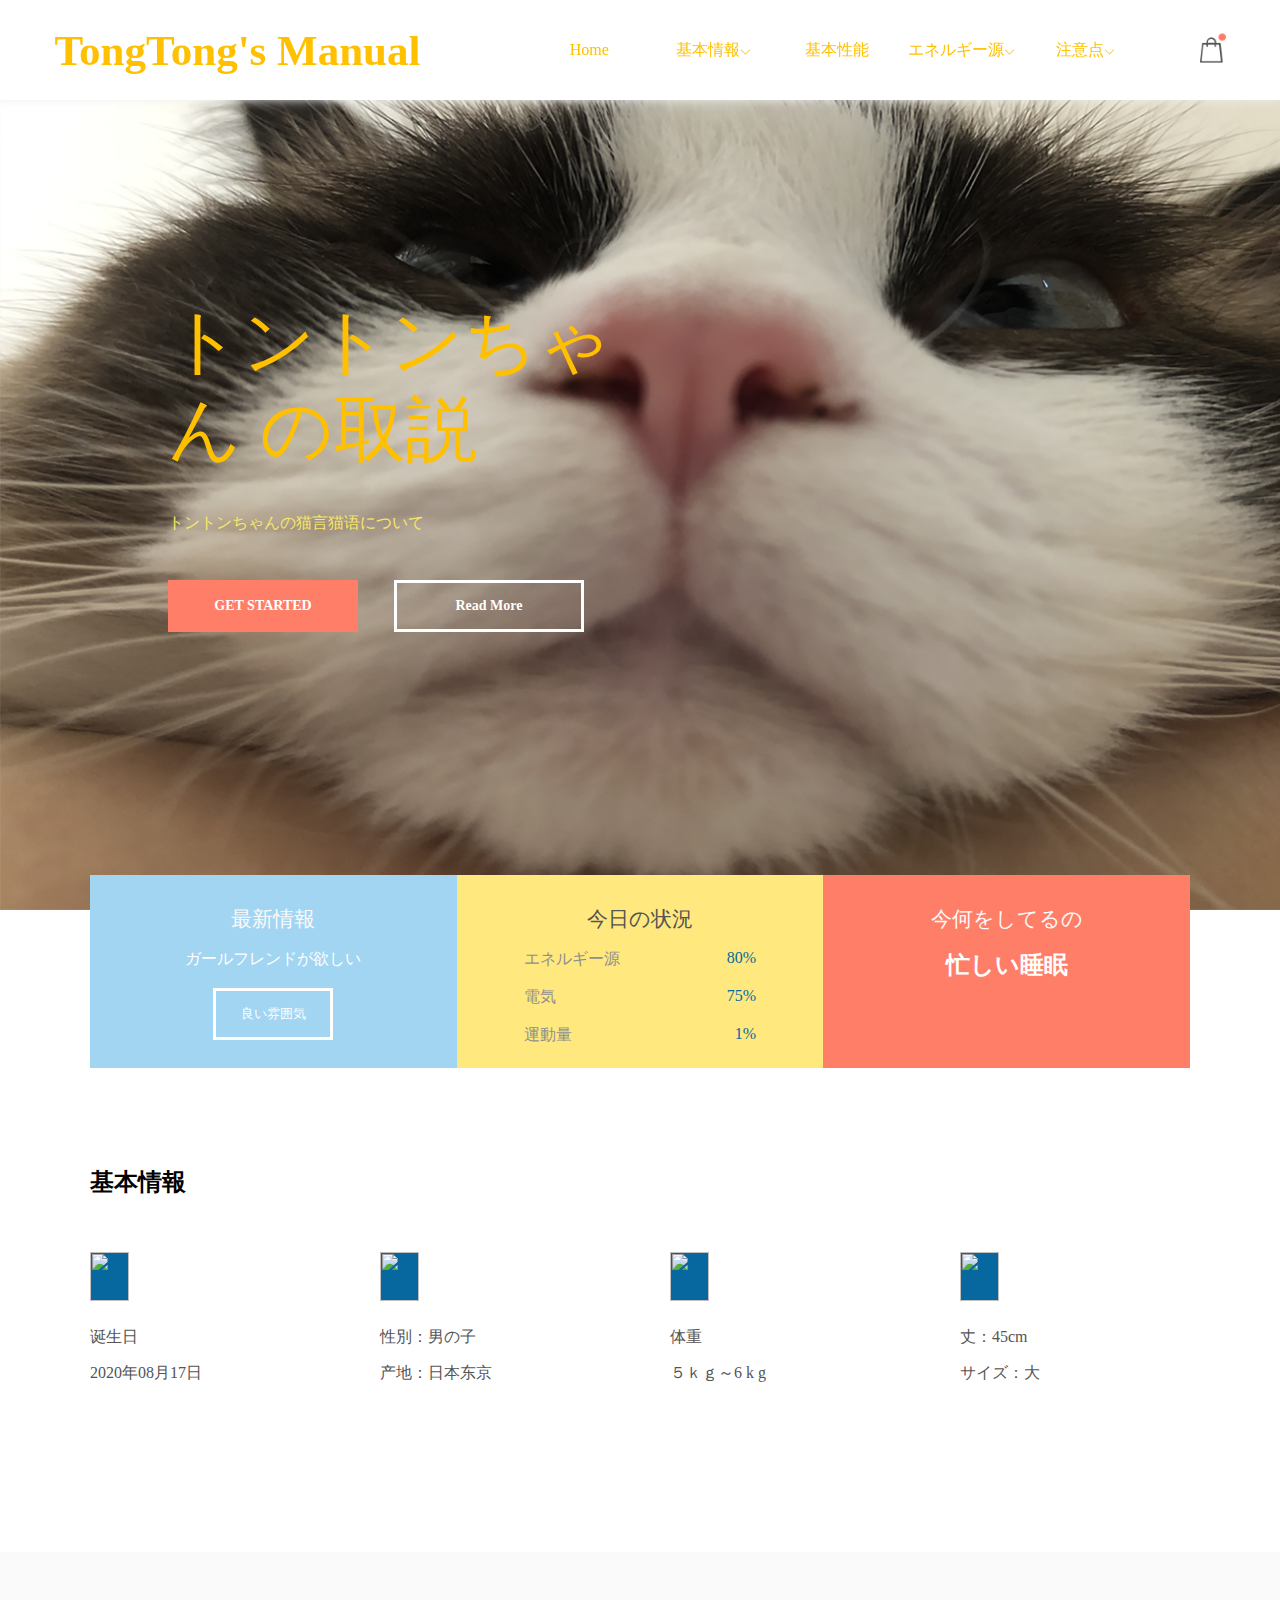
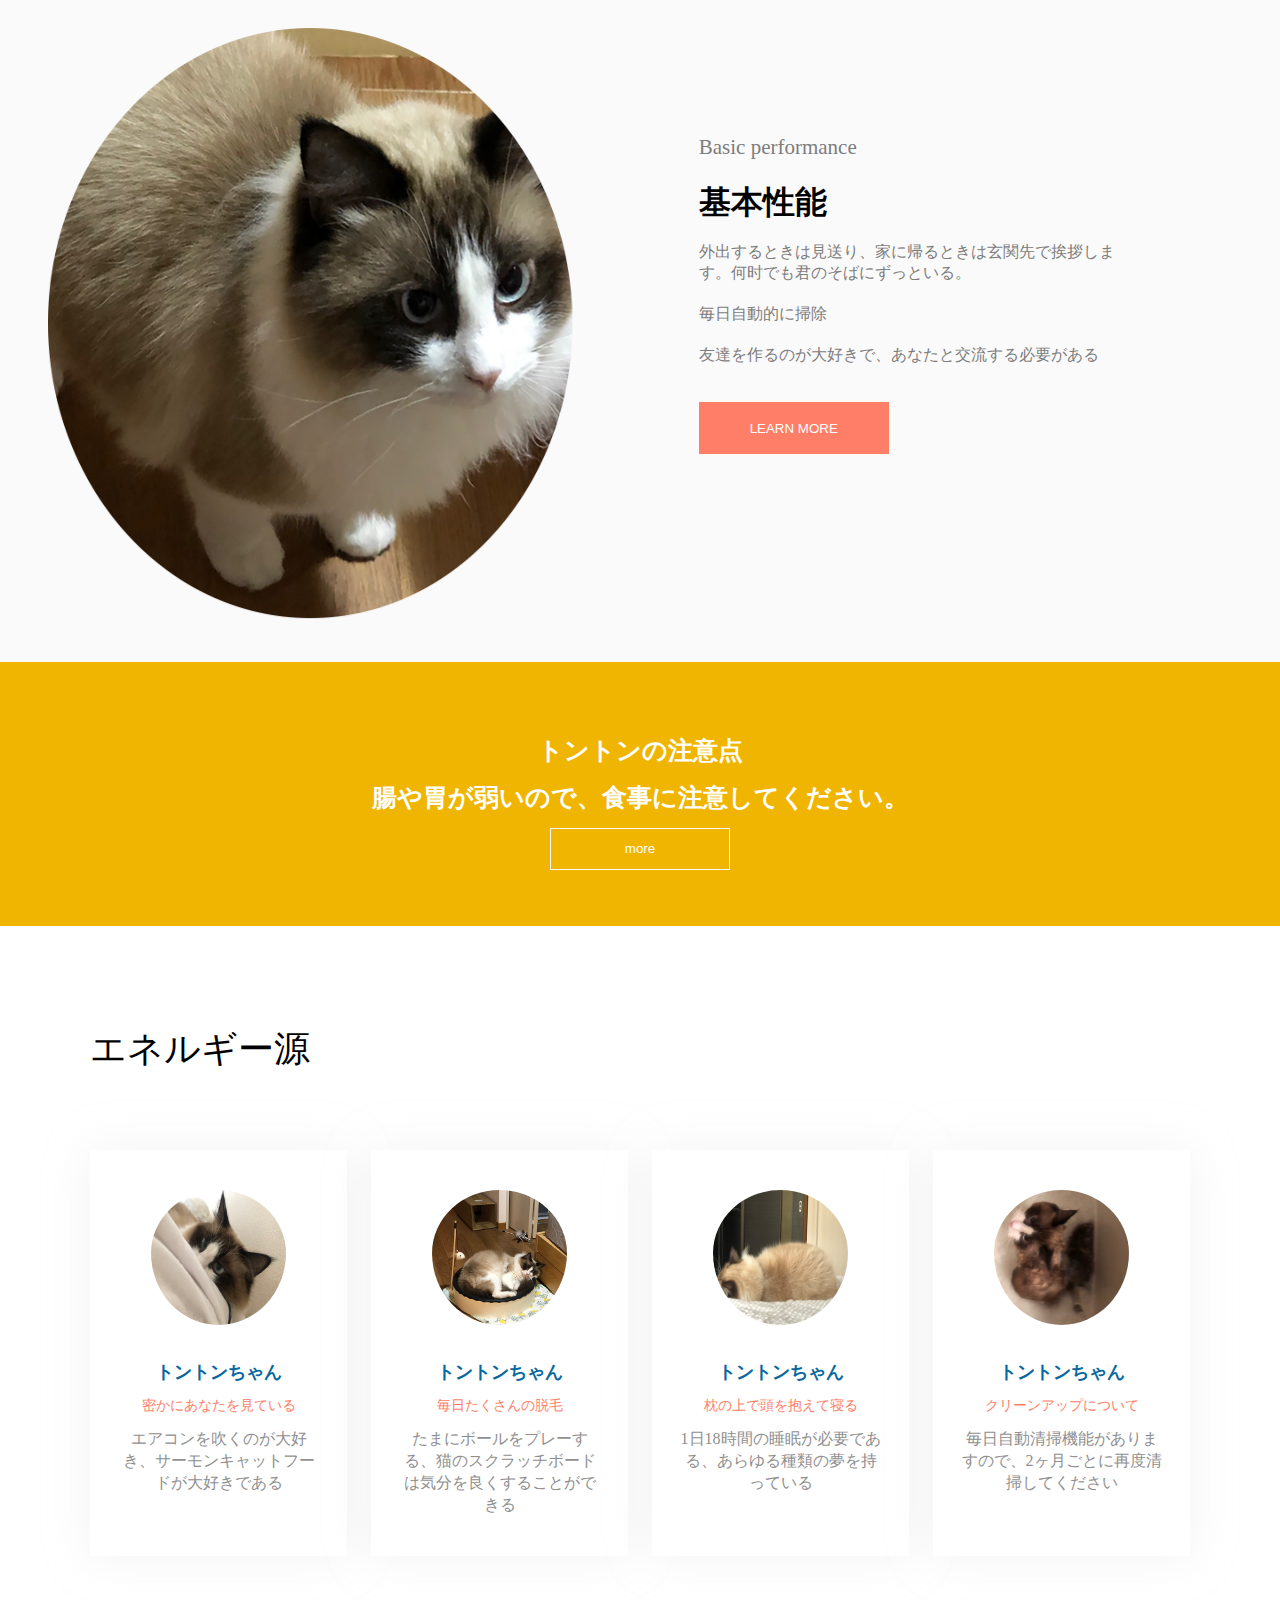
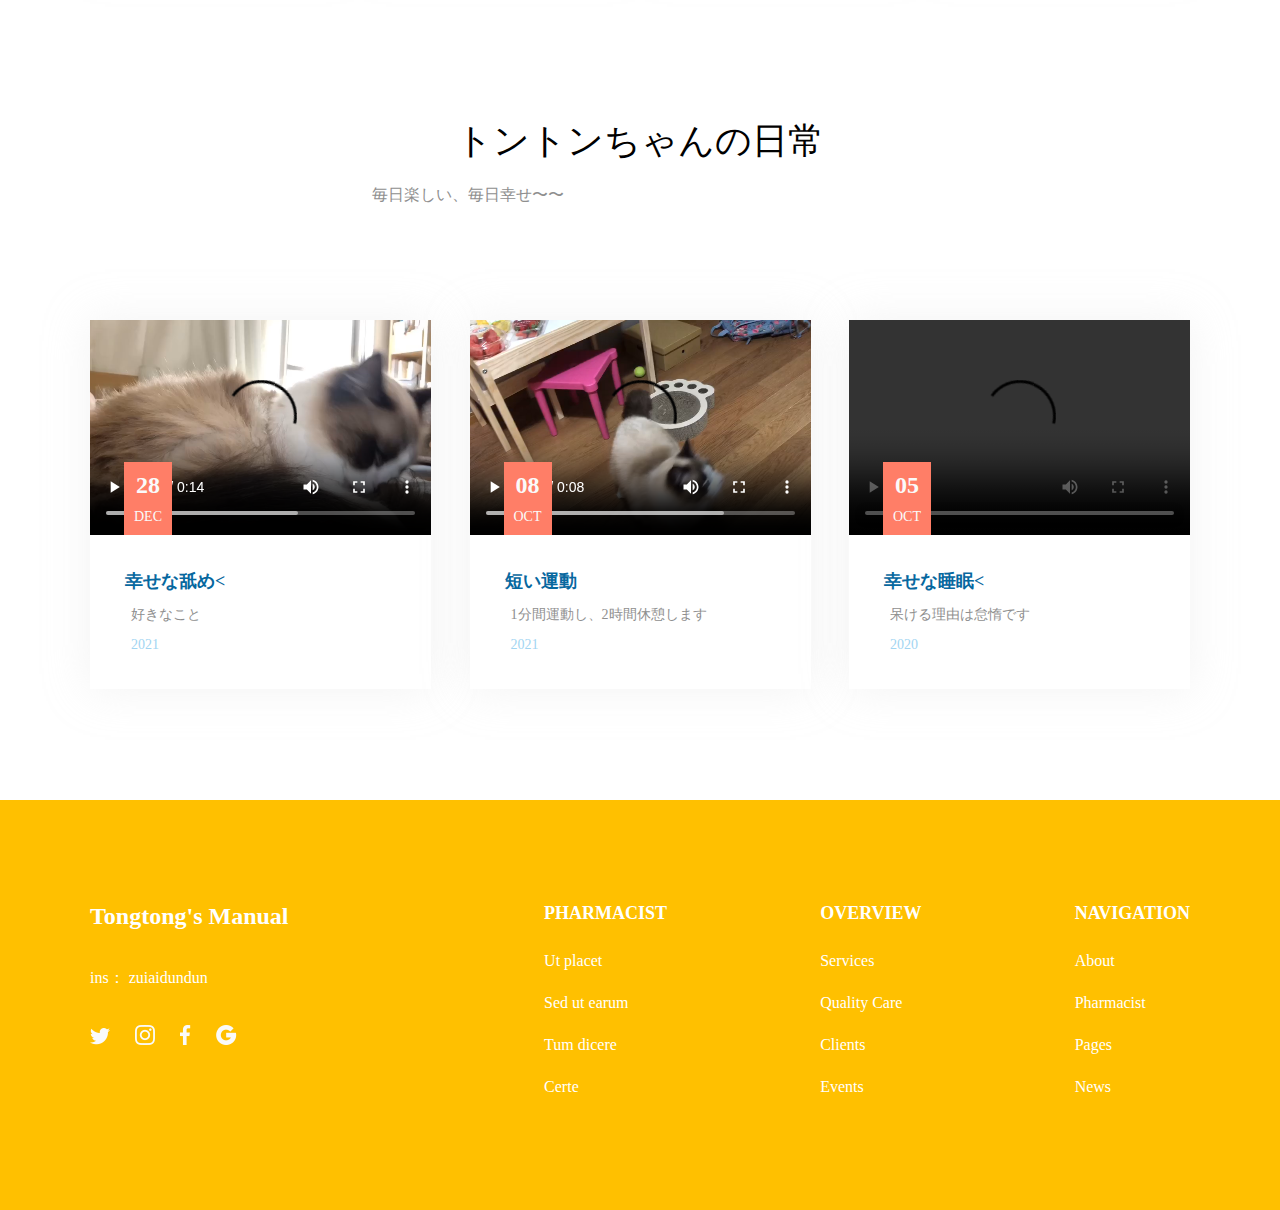
==== commit 4324c431: "Add files via upload" ====
--- a/home.html
+++ b/home.html
@@ -23,10 +23,20 @@
             </div>
             <div class="otherCatgory">
                 <ul>
-                    <li><a href="">Home<img src="./img/Icon.png" alt=""></a></li>
-                    <li><a href="">基本情報<img src="./img/Icon.png" alt=""></a></li>
-                    <li><a href="">基本性能<img src="./img/Icon.png" alt=""></a></li>
-                    <li><a href="">エネルギー源<img src="./img/Icon.png" alt=""></a></li>
+                    <li><a href="#">Home</a></li>
+                    <li class="secMenu"><a href="#baseInfo">基本情報<img src="./img/Icon.png" alt=""></a>
+                        <ul>
+                            <li><a href="#newInfo">最新情报</a></li>
+                            <li><a href="#baseInfo">基本情报</a></li>
+                        </ul>
+                    </li>
+                    <li><a href="#basePerformance">基本性能</a></li>
+                    <li class="secMenu"><a href="#yy">エネルギー源<img src="./img/Icon.png" alt=""></a>
+                        <ul>
+                            <li><a href="#yy">エネルギー源</a></li>
+                            <li><a href="#daily">とんとんちゃんの日常</a></li>
+                        </ul>
+                    </li>
                     <li><a href="">注意点<img src="./img/Icon.png" alt=""></a></li>
                 </ul>
             </div>
@@ -43,7 +53,7 @@
                     <button class="read">Read More</button>
                 </div>
             </div>
-            <div class="sectionBox">
+            <div class="sectionBox" id="newInfo">
                 <div class="box1">
                     <p class="title">最新情報</p>
                     <p class="content">ガールフレンドが欲しい</p>
@@ -54,30 +64,30 @@
                     <div class="content">
                         <p><span>エネルギー源</span><span>80%</span></p>
                         <p><span>電気</span><span>75%</span></p>
-                        <p><span>運動量</span><span>10%</span></p>
+                        <p><span>運動量</span><span>1%</span></p>
                     </div>
                 </div>
                 <div class="box3">
-                    <p class="title">連絡先</p>
-                    <h2> ins： zuiaizhuli</h2>
-                    <p class="content">ご不明な点がございましたら担当者までお問い合わせください</p>
+                    <p class="title">今何をしてるの</p>
+                    <h2>忙しい睡眠</h2>
+                    <p class="content"></p>
                 </div>
             </div>
         </div>
     </header>
     <main>
-        <section class="baseInfo">
+        <section class="baseInfo" id="baseInfo">
             <h2>基本情報</h2>
             <ul class="info">
                 <li>
                     <img src="" alt="">
-                    <p>生年月日</p>
-                    <p>20200817</p>
-                </li>
-                <li>
-                    <img src="" alt="">
-                    <p>产地</p>
-                    <p>日本东京</p>
+                    <p>诞生日</p>
+                    <p>2020年08月17日</p>
+                </li>
+                <li>
+                    <img src="" alt="">
+                    <p>性別：男の子</p>
+                    <p>产地：日本东京</p>
                 </li>
                 <li>
                     <img src="" alt="">
@@ -91,7 +101,7 @@
                 </li>
             </ul>
         </section>
-        <section class="useMethod">
+        <section class="useMethod" id="basePerformance">
             <div class="sectionBox">
                 <p class="super">Basic performance</p>
                 <h2>基本性能</h2>
@@ -99,88 +109,91 @@
                 <p class="shopInfo">
                     毎日自動的に掃除
                 </p>
-                <p>友達を作るのが大好きで、あなたと交流する必要があります</p>
+                <p>友達を作るのが大好きで、あなたと交流する必要がある</p>
                 <div class="leartBtn">
                     <button>LEARN MORE</button>
                 </div>
             </div>
         </section>
         <div class="insertContent">
-            <h3>Tongtong's Manual,Tongtong's Manual,
-            <p> ご不明な点がございましたら、担当者までお問い合わせください</p>
+            <h3>トントンの注意点
+            <p> 腸や胃が弱いので、食事に注意してください。</p>
             <div class="getBtn">
-                <button>ins： zuiaizhuli</button>
+                <button>more</button>
             </div>
         </div>
-        <section class="petsSay">
+        <section class="petsSay" id="yy">
             <div class="sectionBox">
                 <div class="title">エネルギー源</div>
-                <p>1日16時間の睡眠が必要,　サーモンキャットフードが大好きです,とても好きな猫のおやつ,私の好きなおもちゃはスクラッチャーです</p>
+                <p></p>
                 <ul>
                     <li>
                         <img src="./img/IMG_2336.png" alt="">
                         <h5>トントンちゃん</h5>
-                        <p>トントンちゃん</p>
-                        <p>トントンちゃんトントンちゃんトントンちゃんトントンちゃん</p>
+                        <p>密かにあなたを見ている</p>
+                        <p>エアコンを吹くのが大好き、サーモンキャットフードが大好きである</p>
                     </li>
                     <li>
                         <img src="./img/IMG_2915.png" alt="">
                         <h5>トントンちゃん</h5>
-                        <p>トントンちゃん</p>
-                        <p>トントンちゃんトントンちゃんトントンちゃんトントンちゃん</p>
+                        <p>毎日たくさんの脱毛</p>
+                        <p>たまにボールをプレーする、猫のスクラッチボードは気分を良くすることができる</p>
                     </li>
                     <li>
                         <img src="./img/IMG_2467.png" alt="">
                         <h5>トントンちゃん</h5>
-                        <p>トントンちゃん</p>
-                        <p>トントンちゃんトントンちゃ>んトントンちゃんトントンちゃん</p>
+                        <p>枕の上で頭を抱えて寝る</p>
+                        <p>1日18時間の睡眠が必要である、あらゆる種類の夢を持っている</p>
                     </li>
                     <li>
                         <img src="./img/IMG_2132.png" alt="">
                         <h5>トントンちゃん</h5>
-                        <p>トントンちゃん</p>
-                        <p>トントンちゃんトントンちゃんトントンちゃんトントンちゃん
+                        <p>クリーンアップについて</p>
+                        <p>毎日自動清掃機能がありますので、2ヶ月ごとに再度清掃してください
                         </p>
                     </li>
                 </ul>
             </div>
         </section>
-        <section class="daily">
+        <section class="daily" id="daily">
             <div class="sectionBox">
                 <div class="title">トントンちゃんの日常</div>
-                <p>動画、写真、動画、写真、動画、写真、動画、写真、動画、写真、動画、写真、動画、写真、動画、写真、写真、写真、</p>
+                <p>毎日楽しい、毎日幸せ〜〜</p>
                 <ul>
                     <li>
                         <div class="video">
+                            <video src="./video/01.mp4" controls></video>
                             <div class="label">
                                 <p>28</p>
                                 <p>DEC</p>
                             </div>
                         </div>
-                        <h5>トントンちゃんトントンちゃんトントンちゃん</h5>
-                        <p>Quae fuerit causa, mox videro..</p>
+                        <h5>幸せな舐め<</h5>
+                        <p>好きなこと</p>
                         <time class="year">2021</time>
                     </li>
                     <li>
                         <div class="video">
+                            <video src="./video/02.mp4" controls></video>
                             <div class="label">
                                 <p>08</p>
                                 <p>OCT</p>
                             </div>
                         </div>
-                        <h5>トントンちゃんトントンちゃんトントンちゃん</h5>
-                        <p>Et quidem rerum hic tenetur..</p>
+                        <h5>短い運動</h5>
+                        <p>1分間運動し、2時間休憩します</p>
                         <time class="year">2021</time>
                     </li>
                     <li>
                         <div class="video">
+                            <video src="./video/03.mp4" controls></video>
                             <div class="label">
                                 <p>05</p>
                                 <p>OCT</p>
                             </div>
                         </div>
-                        <h5>トントンちゃんトントンちゃんトントンちゃん</h5>
-                        <p>Certe, inquam, pertinax non..</p>
+                        <h5>幸せな睡眠<</h5>
+                        <p>呆ける理由は怠惰です</p>
                         <time class="year">2020</time>
                     </li>
                 </ul>
@@ -192,8 +205,7 @@
             <li>
                 <p class="liTitle">Tongtong's Manual</p>
                 <div class="endIns">
-                    Tongtong's ManualTongtong's ManualTongtong's ManualTongtong's ManualTongtong's ManualTongtong's
-                    Manual
+                  ins： zuiaidundun  
                 </div>
                 <div class="lxMe">
                     <div class="twitter">
@@ -239,6 +251,23 @@
             </li>
         </ul>
     </footer>
+    <script>
+        window.addEventListener('load',()=>{
+            let secMenus = document.querySelectorAll('.secMenu')
+            for(let item of secMenus) {
+                item.addEventListener('mouseenter',function(){
+                    let height = 0
+                    for(let a of this.querySelector('ul').children) {
+                        height += a.offsetHeight
+                    }
+                    this.querySelector('ul').style.height = `${height}px`
+                })
+                item.addEventListener('mouseleave',function(){
+                    this.querySelector('ul').style.height = '0'
+                })
+            }
+        })
+    </script>
 </body>
 
 </html>
--- a/css/header.css
+++ b/css/header.css
@@ -1,8 +1,33 @@
 nav {
+    position: fixed;
     display: flex;
+    width: 100%;
+    min-width: 1200px;
     justify-content: space-evenly;
     align-items: center;
     height: 100px;
+    background-color: #fff;
+    z-index: 9;
+    box-shadow: 0 0 10px #eeeeee;
+}
+nav .secMenu {
+    position: relative;
+}
+nav .secMenu ul {
+    height: 0;
+    overflow: hidden;
+    position: absolute;
+    left: 0;
+    background-color: #fff;
+    border-bottom-right-radius: 11px;
+    border-bottom-left-radius: 11px;
+    transition: all .3s;
+}
+nav .secMenu ul li:first-child {
+    padding-top: 20px;
+}
+nav .secMenu ul li:nth-child(n+2) {
+    padding: 20px 0;
 }
 .logo a {
     width: 408px;
@@ -42,6 +67,7 @@
 .centerBg {
     width: 100%;
     height: 910px;
+    padding-top: 100px;
     background: url(../img/大图.png) no-repeat;
     background-size: cover;
 }
@@ -132,7 +158,7 @@
     margin-bottom: 20px;
 }
 .sectionBox .box2 .title {
-    margin-bottom: 36px;
+    margin-bottom: 16px;
 }
 .sectionBox .box2 .content p {
     display: flex;
--- a/css/home.css
+++ b/css/home.css
@@ -56,7 +56,8 @@
     color: #7D7D7D;
 }
 .useMethod .sectionBox>p {
-    color: #07689F;
+    /* color: #07689F; */
+    color: #7D7D7D;
 }
 .leartBtn {
     margin-top: 36px;
@@ -77,7 +78,8 @@
     margin: 0 auto;
     width: 677px;
     text-align: center;
-    font-size: 30px;
+    /* font-size: 30px; */
+    font-size: 25px;
     font-family: Roboto;
     font-weight: bold;
     color: #FFFFFF;;
@@ -248,4 +250,9 @@
     font-weight: 400;
     color: #A2D5F2;
     margin-bottom: 36px;
-}+}
+.video video {
+    width: 100%;
+    height: 100%;
+    object-fit: cover;
+}
